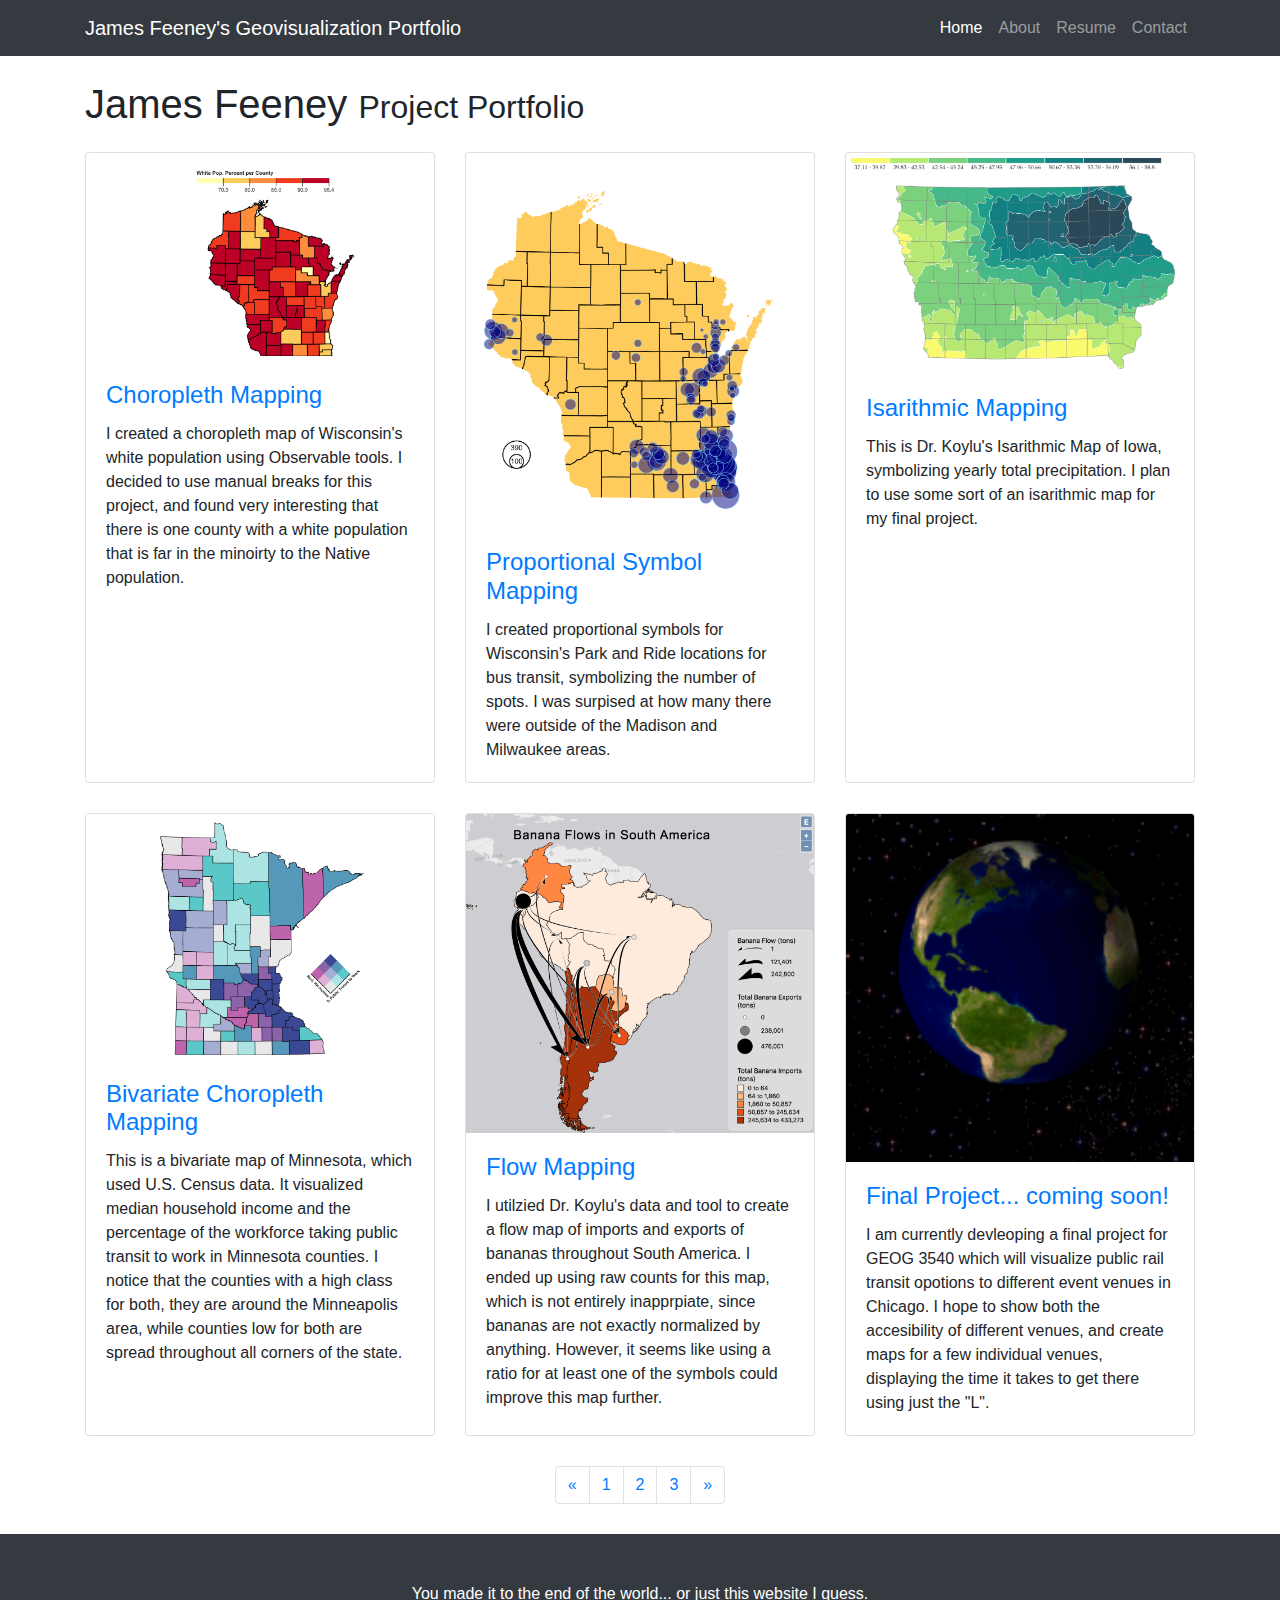
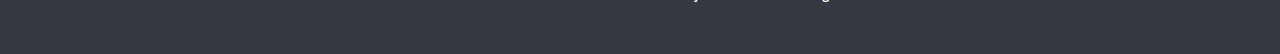
==== index.html @ fb533299 "website update. still need to get the flow map together" ====
<!DOCTYPE html>
<html lang="en">

  <head>

    <meta charset="utf-8">
    <meta name="viewport" content="width=device-width, initial-scale=1, shrink-to-fit=no">
    <meta name="description" content="">
    <meta name="author" content="">

    <title>James' Portfolio</title>

    <!-- Bootstrap core CSS -->
    <link href="vendor/bootstrap/css/bootstrap.min.css" rel="stylesheet">

    <!-- Custom styles for this template -->
    <link href="css/3-col-portfolio.css" rel="stylesheet">

  </head>

  <body>

    <!-- Navigation -->
    <nav class="navbar navbar-expand-lg navbar-dark bg-dark fixed-top">
      <div class="container">
        <a class="navbar-brand" href="#">James Feeney's Geovisualization Portfolio</a>
        <button class="navbar-toggler" type="button" data-toggle="collapse" data-target="#navbarResponsive" aria-controls="navbarResponsive" aria-expanded="false" aria-label="Toggle navigation">
          <span class="navbar-toggler-icon"></span>
        </button>
        <div class="collapse navbar-collapse" id="navbarResponsive">
          <ul class="navbar-nav ml-auto">
            <li class="nav-item active">
              <a class="nav-link" href="#">Home
                <span class="sr-only">(current)</span>
              </a>
            </li>
            <li class="nav-item">
              <a class="nav-link" href="shortbio.html">About</a>
            </li>
            <li class="nav-item">
              <a class="nav-link" href="jimmyresume.pdf">Resume</a>
            </li>
            <li class="nav-item">
              <a class="nav-link" href="mailto:james-feeney@uiowa.edu">Contact</a>
            </li>
          </ul>
        </div>
      </div>
    </nav>

    <!-- Page Content -->
    <div class="container">

      <!-- Page Heading -->
      <h1 class="my-4">James Feeney
        <small>Project Portfolio</small>
      </h1>

      <div class="row">
        <div class="col-lg-4 col-sm-6 portfolio-item">
          <div class="card h-100">
            <a href="#"><img class="card-img-top" src="images/choropleth.png" alt=""></a>
            <div class="card-body">
              <h4 class="card-title">
                <a href="https://observablehq.com/d/d023487f3aaa8b45">Choropleth Mapping</a>
              </h4>
              <p class="card-text">I created a choropleth map of Wisconsin's white population using Observable tools. I decided to use manual breaks for this project, and found very interesting that there is one county with a white population that is far in the minoirty to the Native population.</p>
            </div>
          </div>
        </div>
        <div class="col-lg-4 col-sm-6 portfolio-item">
          <div class="card h-100">
            <a href="#"><img class="card-img-top" src="images/ps.png" alt=""></a>
            <div class="card-body">
              <h4 class="card-title">
                <a href="https://observablehq.com/d/8412bc9c8a593336">Proportional Symbol Mapping</a>
              </h4>
              <p class="card-text">I created proportional symbols for Wisconsin's Park and Ride locations for bus transit, symbolizing the number of spots. I was surpised at how many there were outside of the Madison and Milwaukee areas.</p>
            </div>
          </div>
        </div>
        <div class="col-lg-4 col-sm-6 portfolio-item">
          <div class="card h-100">
            <a href="#"><img class="card-img-top" src="images/isa.png" alt=""></a>
            <div class="card-body">
              <h4 class="card-title">
                <a href="https://observablehq.com/@caglarkoylu/isarithmic-mapping-geog-3540">Isarithmic Mapping</a>
              </h4>
              <p class="card-text">This is Dr. Koylu's Isarithmic Map of Iowa, symbolizing yearly total precipitation. I plan to use some sort of an isarithmic map for my final project.</p>
            </div>
          </div>
        </div>
        <div class="col-lg-4 col-sm-6 portfolio-item">
          <div class="card h-100">
            <a href="#"><img class="card-img-top" src="images/bivariate.png" alt=""></a>
            <div class="card-body">
              <h4 class="card-title">
                <a href="https://observablehq.com/d/75fcff8ff5ec1351">Bivariate Choropleth Mapping</a>
              </h4>
              <p class="card-text">This is a bivariate map of Minnesota, which used U.S. Census data. It visualized median household income and the percentage of the workforce taking public transit to work in Minnesota counties. I notice that the counties with a high class for both, they are around the Minneapolis area, while counties low for both are spread throughout all corners of the state.</p>
            </div>
          </div>
        </div>
        <div class="col-lg-4 col-sm-6 portfolio-item">
          <div class="card h-100">
            <a href="#"><img class="card-img-top" src="images/flow.png" alt=""></a>
            <div class="card-body">
              <h4 class="card-title">
                <a href="#">Flow Mapping</a>
              </h4>
              <p class="card-text">I utilzied Dr. Koylu's data and tool to create a flow map of imports and exports of bananas throughout South America. I ended up using raw counts for this map, which is not entirely inapprpiate, since bananas are not exactly normalized by anything. However, it seems like using a ratio for at least one of the symbols could improve this map further.</p>
            </div>
          </div>
        </div>
        <div class="col-lg-4 col-sm-6 portfolio-item">
          <div class="card h-100">
            <a href="#"><img class="card-img-top" src="images/earthplaceholder.gif" alt=""></a>
            <div class="card-body">
              <h4 class="card-title">
                <a href="https://observablehq.com/@jdfeeney-ws/chicago_transit_accessibility">Final Project... coming soon!</a>
              </h4>
              <p class="card-text">I am currently devleoping a final project for GEOG 3540 which will visualize public rail transit opotions to different event venues in Chicago. I hope to show both the accesibility of different venues, and create maps for a few individual venues, displaying the time it takes to get there using just the "L".</p>
            </div>
          </div>
        </div>
      </div>
      <!-- /.row -->

      <!-- Pagination -->
      <ul class="pagination justify-content-center">
        <li class="page-item">
          <a class="page-link" href="#" aria-label="Previous">
            <span aria-hidden="true">&laquo;</span>
            <span class="sr-only">Previous</span>
          </a>
        </li>
        <li class="page-item">
          <a class="page-link" href="#">1</a>
        </li>
        <li class="page-item">
          <a class="page-link" href="#">2</a>
        </li>
        <li class="page-item">
          <a class="page-link" href="#">3</a>
        </li>
        <li class="page-item">
          <a class="page-link" href="#" aria-label="Next">
            <span aria-hidden="true">&raquo;</span>
            <span class="sr-only">Next</span>
          </a>
        </li>
      </ul>

    </div>
    <!-- /.container -->

    <!-- Footer -->
    <footer class="py-5 bg-dark">
      <div class="container">
        <p class="m-0 text-center text-white">You made it to the end of the world... or just this website I guess.</p>
      </div>
      <!-- /.container -->
    </footer>

    <!-- Bootstrap core JavaScript -->
    <script src="vendor/jquery/jquery.min.js"></script>
    <script src="vendor/bootstrap/js/bootstrap.bundle.min.js"></script>

  </body>

</html>
---- css/3-col-portfolio.css ----
/*!
 * Start Bootstrap - 3 Col Portfolio (https://startbootstrap.com/template-overviews/3-col-portfolio)
 * Copyright 2013-2018 Start Bootstrap
 * Licensed under MIT (https://github.com/BlackrockDigital/startbootstrap-3-col-portfolio/blob/master/LICENSE)
 */

body {
  padding-top: 54px;
}

@media (min-width: 992px) {
  body {
    padding-top: 56px;
  }
}

.portfolio-item {
  margin-bottom: 30px;
}

.pagination {
  margin-bottom: 30px;
}
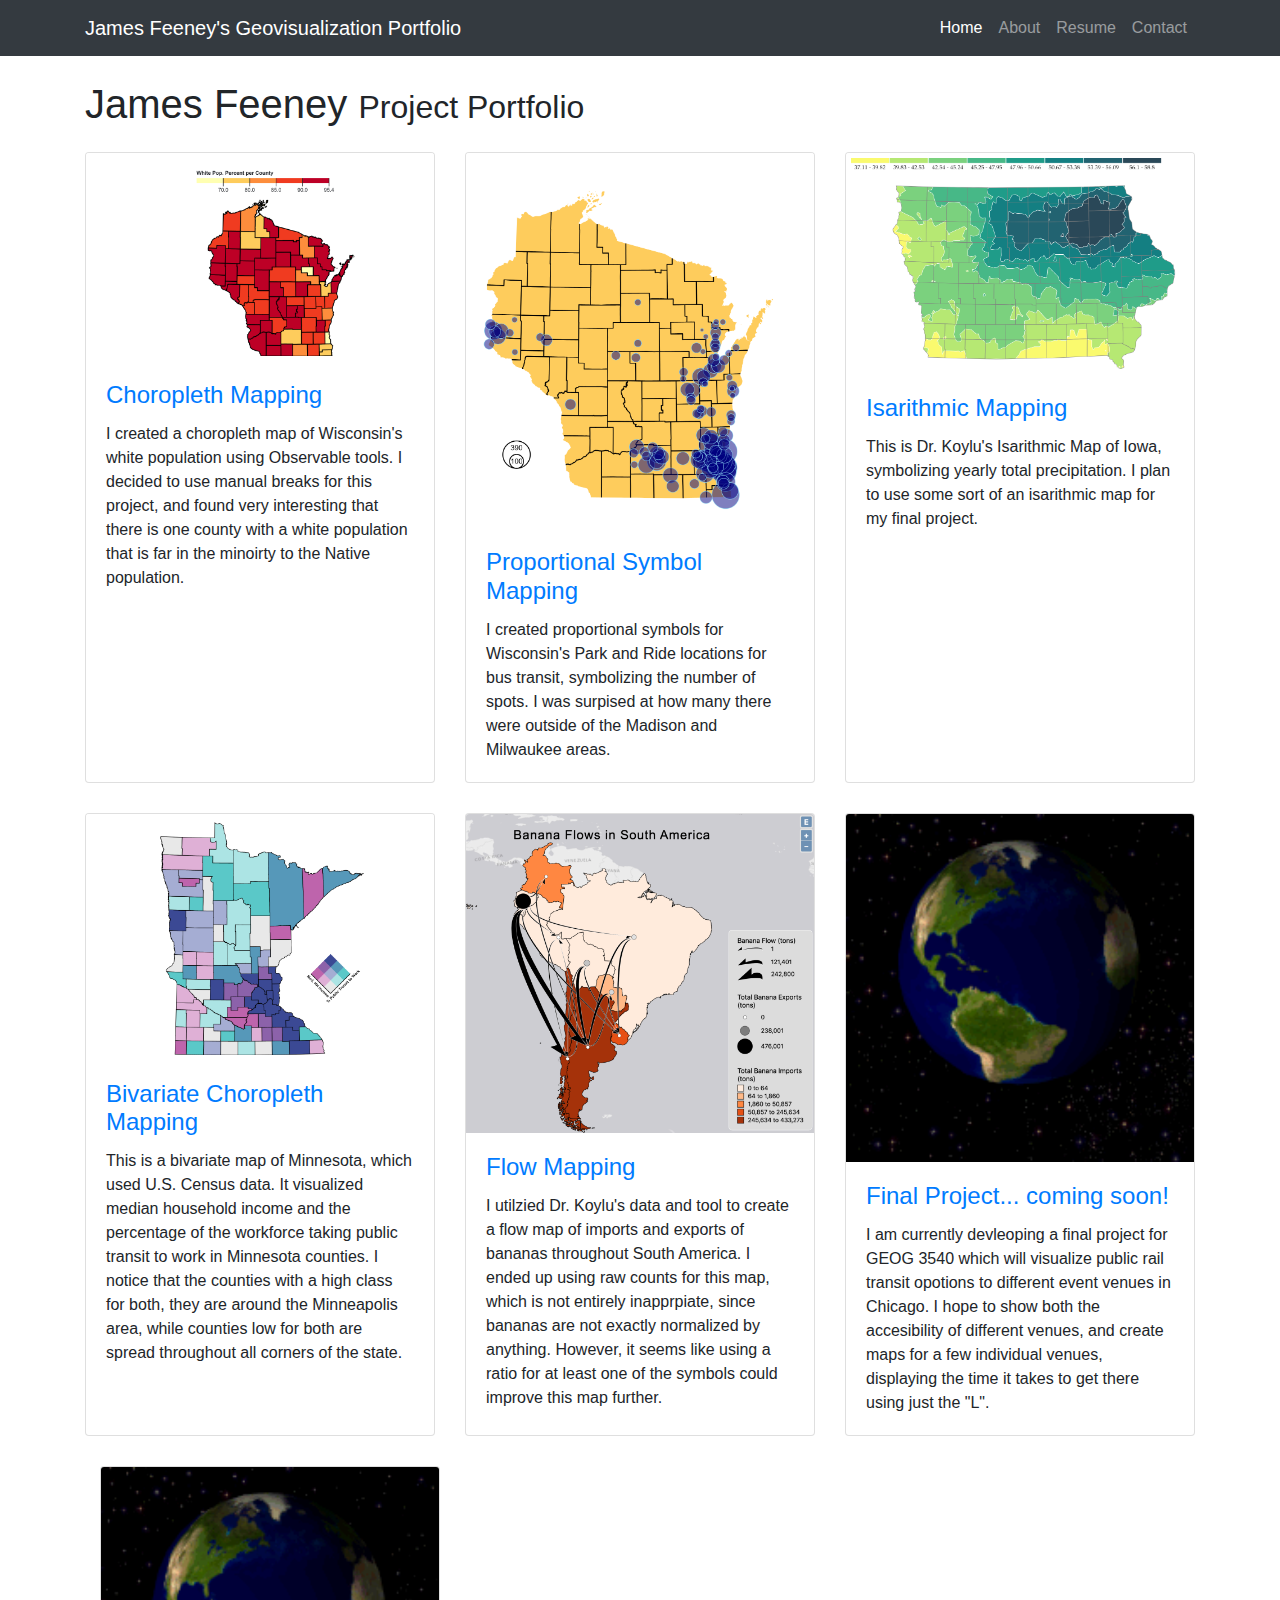
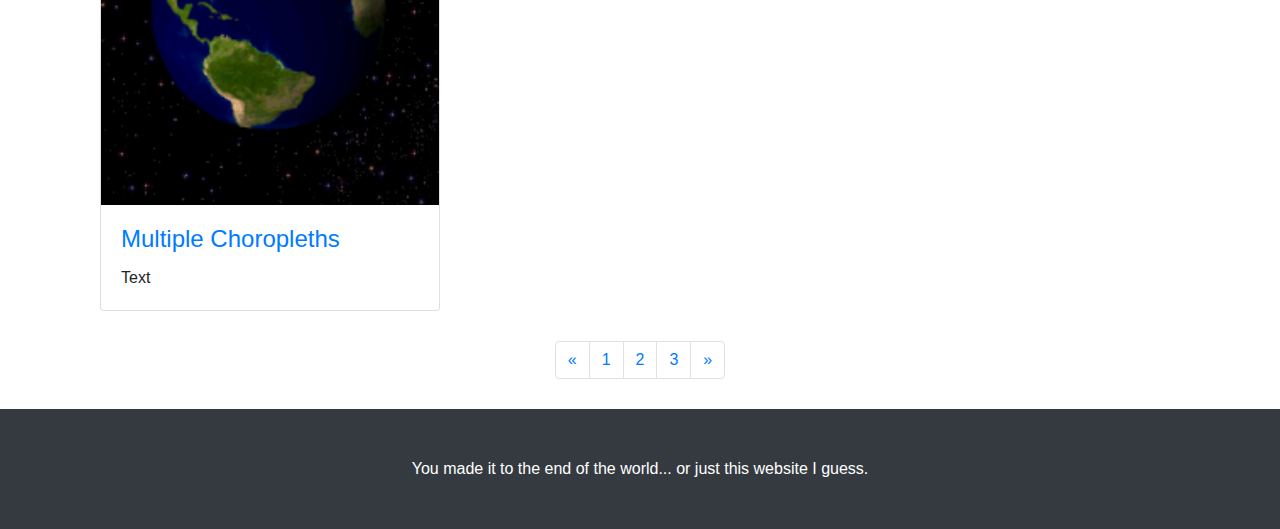
==== commit df83affa: "Update index.html" ====
--- a/index.html
+++ b/index.html
@@ -59,7 +59,7 @@
       <div class="row">
         <div class="col-lg-4 col-sm-6 portfolio-item">
           <div class="card h-100">
-            <a href="#"><img class="card-img-top" src="images/choropleth.png" alt=""></a>
+            <a href="https://observablehq.com/d/d023487f3aaa8b45"><img class="card-img-top" src="images/choropleth.png" alt=""></a>
             <div class="card-body">
               <h4 class="card-title">
                 <a href="https://observablehq.com/d/d023487f3aaa8b45">Choropleth Mapping</a>
@@ -70,7 +70,7 @@
         </div>
         <div class="col-lg-4 col-sm-6 portfolio-item">
           <div class="card h-100">
-            <a href="#"><img class="card-img-top" src="images/ps.png" alt=""></a>
+            <a href="https://observablehq.com/d/8412bc9c8a593336"><img class="card-img-top" src="images/ps.png" alt=""></a>
             <div class="card-body">
               <h4 class="card-title">
                 <a href="https://observablehq.com/d/8412bc9c8a593336">Proportional Symbol Mapping</a>
@@ -81,7 +81,7 @@
         </div>
         <div class="col-lg-4 col-sm-6 portfolio-item">
           <div class="card h-100">
-            <a href="#"><img class="card-img-top" src="images/isa.png" alt=""></a>
+            <a href="https://observablehq.com/@caglarkoylu/isarithmic-mapping-geog-3540"><img class="card-img-top" src="images/isa.png" alt=""></a>
             <div class="card-body">
               <h4 class="card-title">
                 <a href="https://observablehq.com/@caglarkoylu/isarithmic-mapping-geog-3540">Isarithmic Mapping</a>
@@ -92,7 +92,7 @@
         </div>
         <div class="col-lg-4 col-sm-6 portfolio-item">
           <div class="card h-100">
-            <a href="#"><img class="card-img-top" src="images/bivariate.png" alt=""></a>
+            <a href="https://observablehq.com/d/75fcff8ff5ec1351"><img class="card-img-top" src="images/bivariate.png" alt=""></a>
             <div class="card-body">
               <h4 class="card-title">
                 <a href="https://observablehq.com/d/75fcff8ff5ec1351">Bivariate Choropleth Mapping</a>
@@ -103,10 +103,10 @@
         </div>
         <div class="col-lg-4 col-sm-6 portfolio-item">
           <div class="card h-100">
-            <a href="#"><img class="card-img-top" src="images/flow.png" alt=""></a>
+            <a href="flowmap.html"><img class="card-img-top" src="images/flow.png" alt=""></a>
             <div class="card-body">
               <h4 class="card-title">
-                <a href="#">Flow Mapping</a>
+                <a href="flowmap.html">Flow Mapping</a>
               </h4>
               <p class="card-text">I utilzied Dr. Koylu's data and tool to create a flow map of imports and exports of bananas throughout South America. I ended up using raw counts for this map, which is not entirely inapprpiate, since bananas are not exactly normalized by anything. However, it seems like using a ratio for at least one of the symbols could improve this map further.</p>
             </div>
@@ -114,12 +114,24 @@
         </div>
         <div class="col-lg-4 col-sm-6 portfolio-item">
           <div class="card h-100">
-            <a href="#"><img class="card-img-top" src="images/earthplaceholder.gif" alt=""></a>
+            <a href="https://observablehq.com/@jdfeeney-ws/chicago_transit_accessibility"><img class="card-img-top" src="images/earthplaceholder.gif" alt=""></a>
             <div class="card-body">
               <h4 class="card-title">
                 <a href="https://observablehq.com/@jdfeeney-ws/chicago_transit_accessibility">Final Project... coming soon!</a>
               </h4>
               <p class="card-text">I am currently devleoping a final project for GEOG 3540 which will visualize public rail transit opotions to different event venues in Chicago. I hope to show both the accesibility of different venues, and create maps for a few individual venues, displaying the time it takes to get there using just the "L".</p>
+            </div>
+          </div>
+        </div>
+      </div>
+	  <div class="col-lg-4 col-sm-6 portfolio-item">
+          <div class="card h-100">
+            <a href="assignment8\index.html"><img class="card-img-top" src="images/earthplaceholder.gif" alt=""></a>
+            <div class="card-body">
+              <h4 class="card-title">
+                <a href="assignment8\index.html">Multiple Choropleths</a>
+              </h4>
+              <p class="card-text">Text</p>
             </div>
           </div>
         </div>
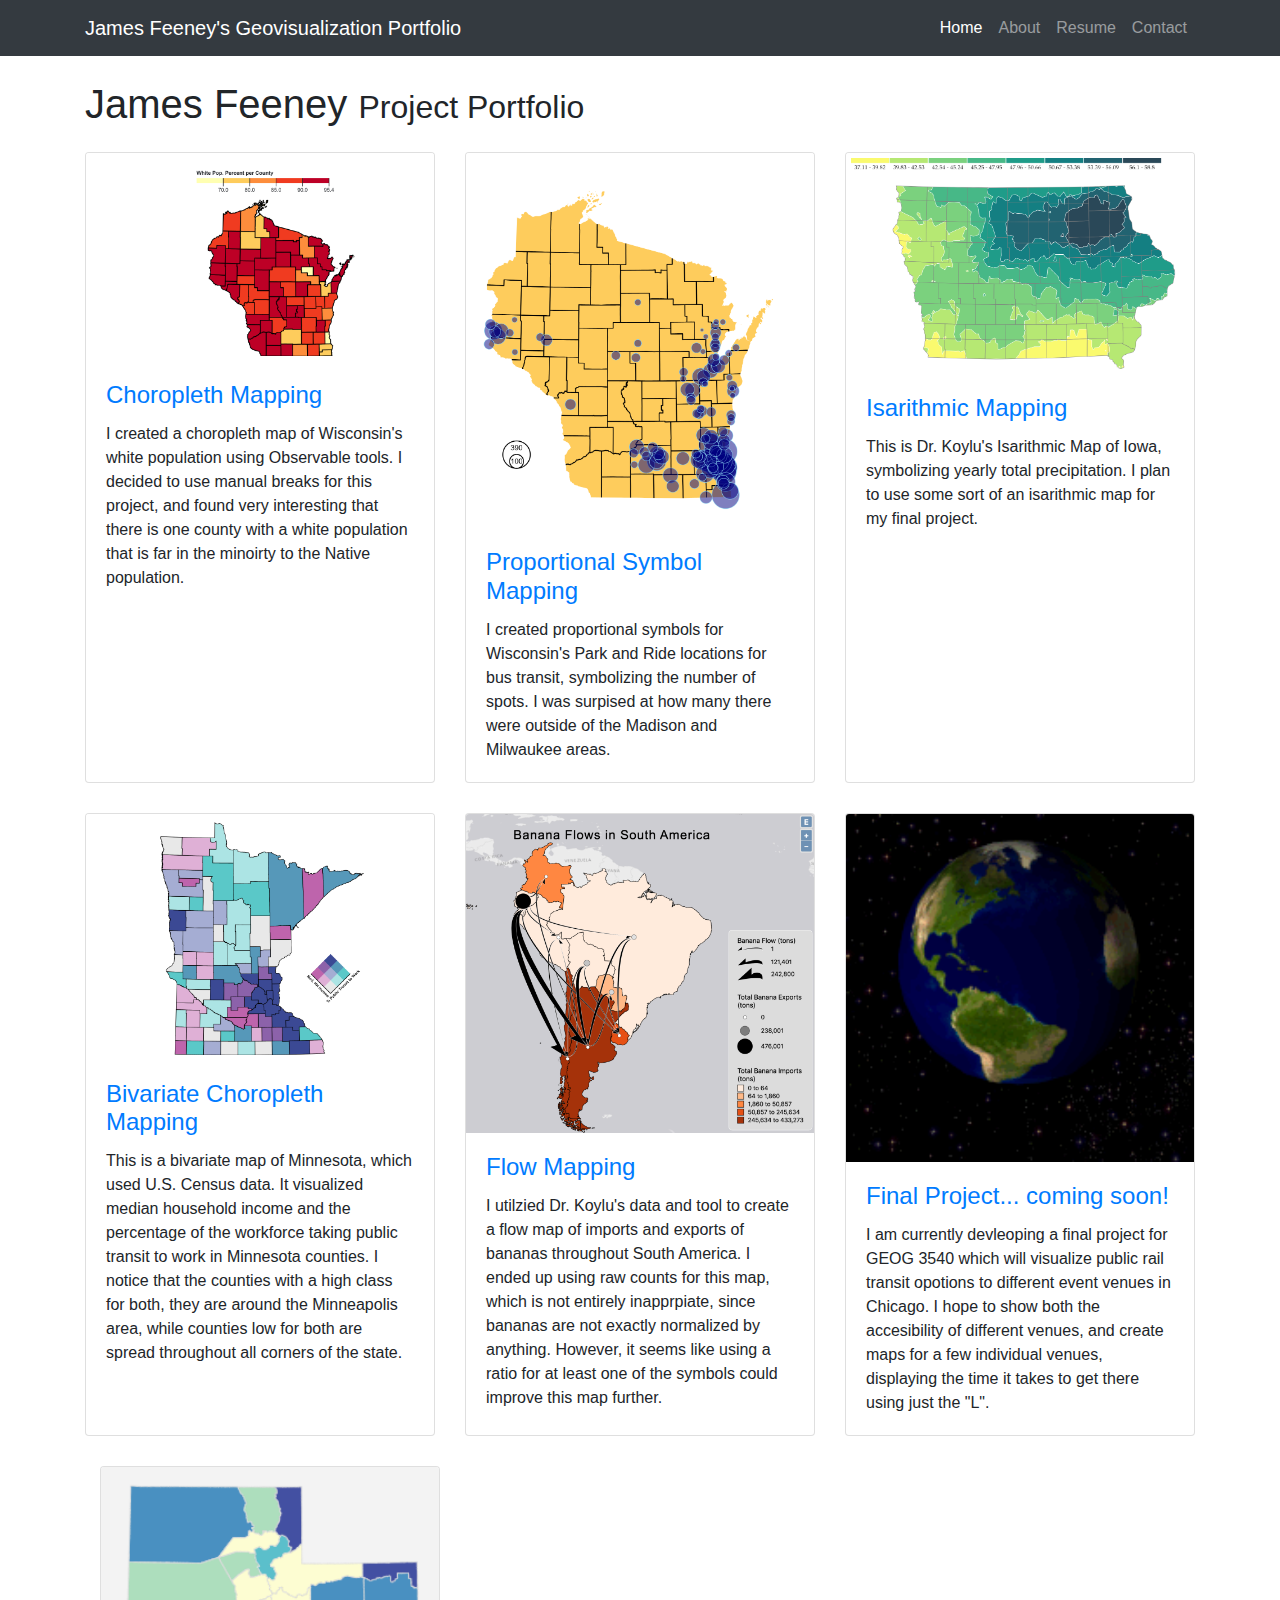
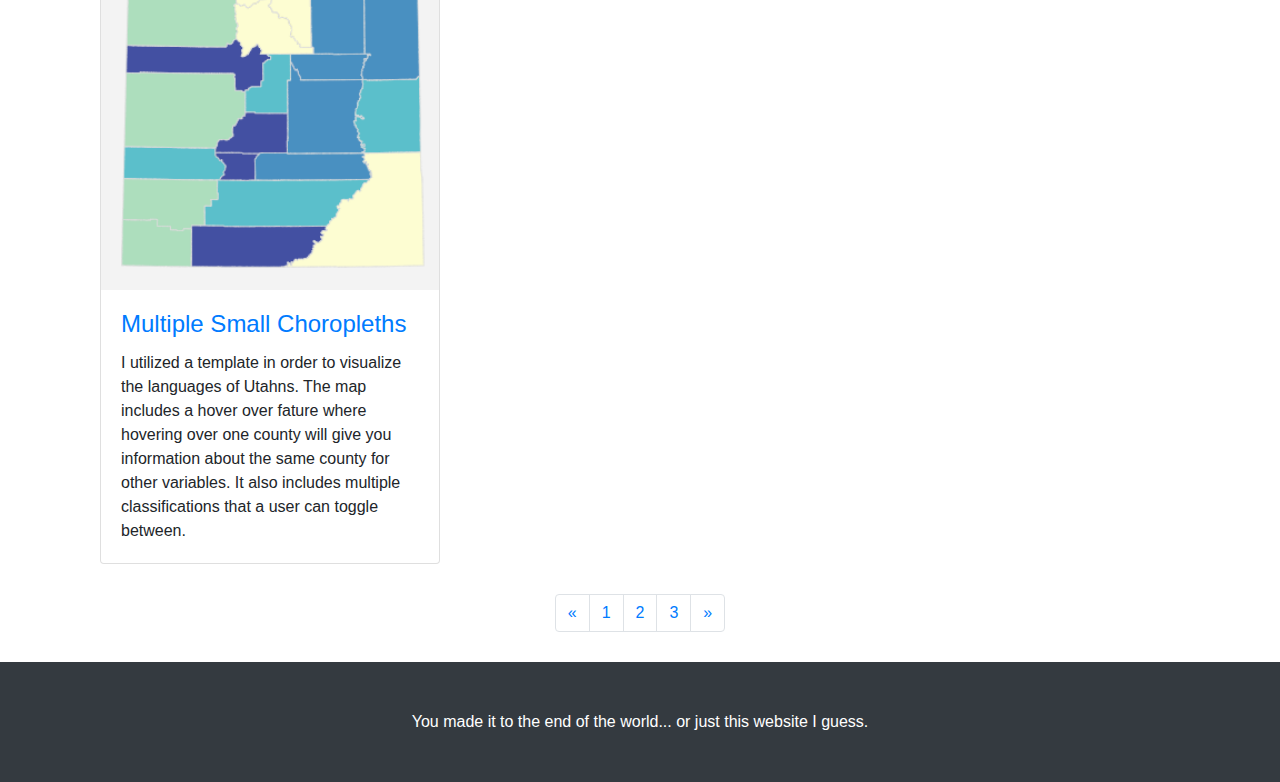
==== commit 5106daa5: "bro" ====
--- a/index.html
+++ b/index.html
@@ -126,12 +126,12 @@
       </div>
 	  <div class="col-lg-4 col-sm-6 portfolio-item">
           <div class="card h-100">
-            <a href="assignment8\index.html"><img class="card-img-top" src="images/earthplaceholder.gif" alt=""></a>
+            <a href="assignment8\index.html"><img class="card-img-top" src="images/utah.png" alt=""></a>
             <div class="card-body">
               <h4 class="card-title">
-                <a href="assignment8\index.html">Multiple Choropleths</a>
+                <a href="assignment8\index.html">Multiple Small Choropleths</a>
               </h4>
-              <p class="card-text">Text</p>
+              <p class="card-text">I utilized a template in order to visualize the languages of Utahns. The map includes a hover over fature where hovering over one county will give you information about the same county for other variables. It also includes multiple classifications that a user can toggle between.</p>
             </div>
           </div>
         </div>
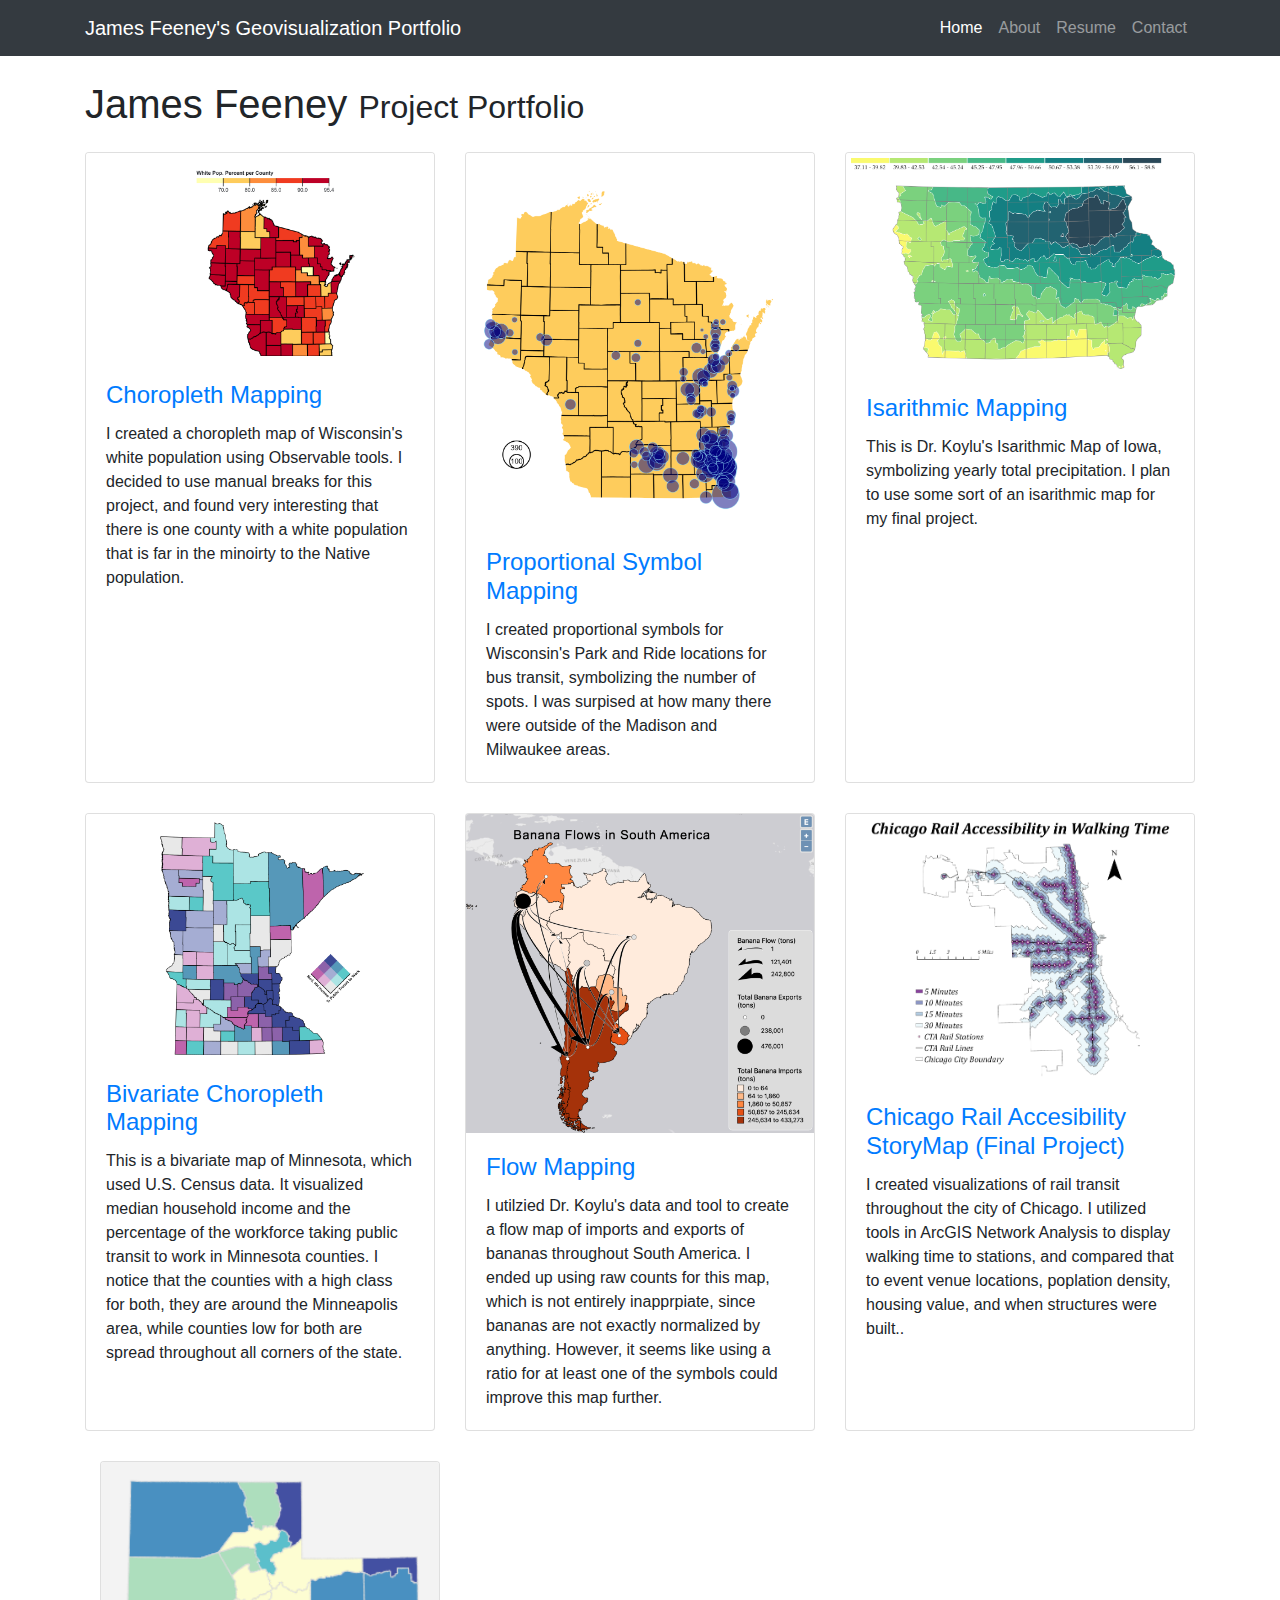
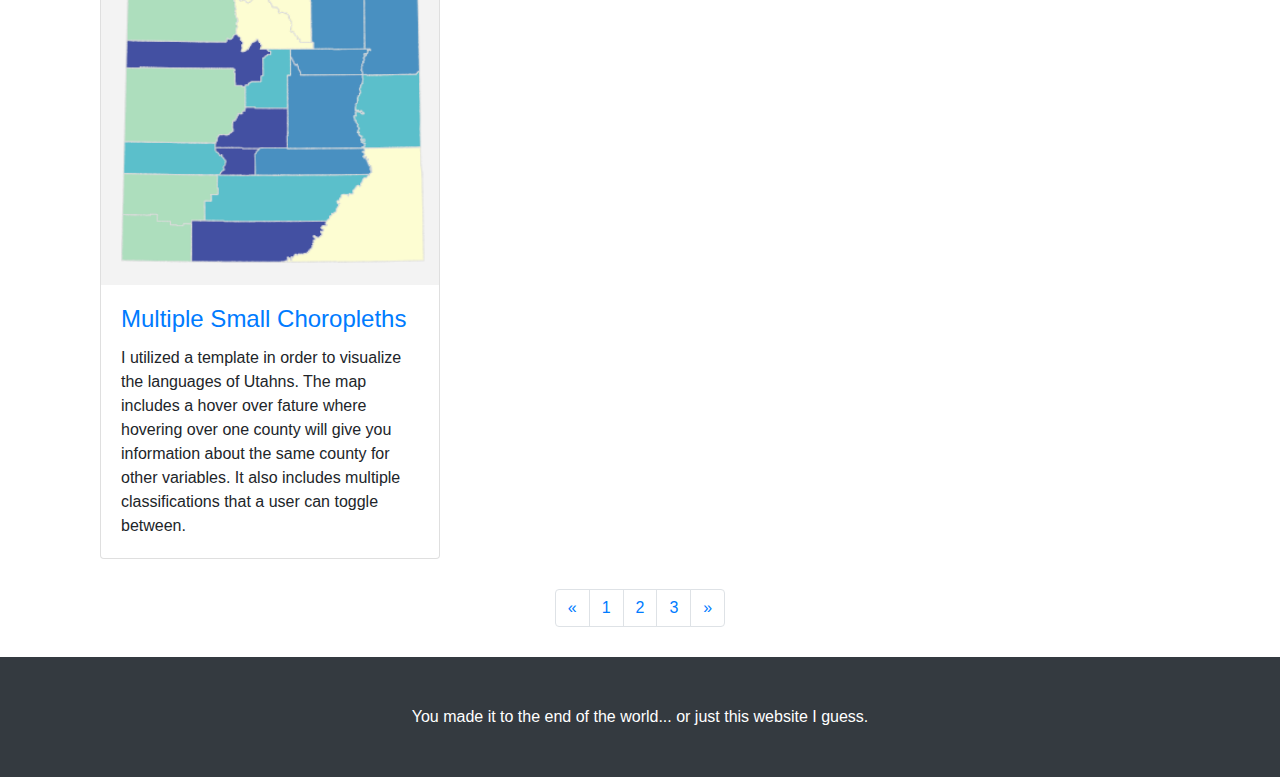
==== commit 036c9f64: "update fp" ====
--- a/index.html
+++ b/index.html
@@ -114,12 +114,12 @@
         </div>
         <div class="col-lg-4 col-sm-6 portfolio-item">
           <div class="card h-100">
-            <a href="https://observablehq.com/@jdfeeney-ws/chicago_transit_accessibility"><img class="card-img-top" src="images/earthplaceholder.gif" alt=""></a>
+            <a href="https://storymaps.arcgis.com/stories/b2ce5882de5e4bd28e59f21faa185824"><img class="card-img-top" src="images/buffermap.png" alt=""></a>
             <div class="card-body">
               <h4 class="card-title">
-                <a href="https://observablehq.com/@jdfeeney-ws/chicago_transit_accessibility">Final Project... coming soon!</a>
+                <a href="https://storymaps.arcgis.com/stories/b2ce5882de5e4bd28e59f21faa185824">Chicago Rail Accesibility StoryMap (Final Project)</a>
               </h4>
-              <p class="card-text">I am currently devleoping a final project for GEOG 3540 which will visualize public rail transit opotions to different event venues in Chicago. I hope to show both the accesibility of different venues, and create maps for a few individual venues, displaying the time it takes to get there using just the "L".</p>
+              <p class="card-text">I created visualizations of rail transit throughout the city of Chicago. I utilized tools in ArcGIS Network Analysis to display walking time to stations, and compared that to event venue locations, poplation density, housing value, and when structures were built..</p>
             </div>
           </div>
         </div>
